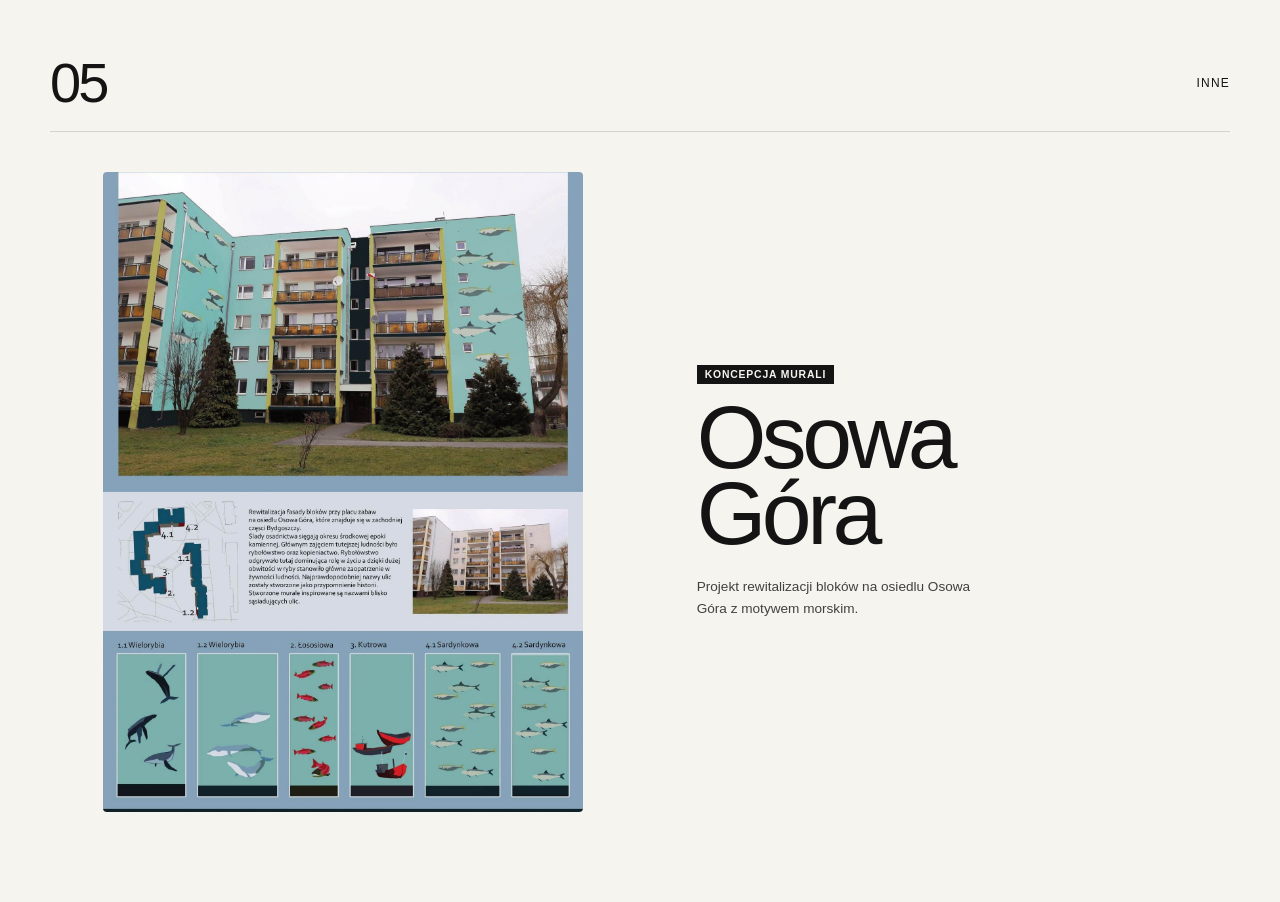
==== test.html @ b11ea392 "Testing project layout" ====
<!DOCTYPE html>
<html lang="pl">
<head>
    <meta charset="UTF-8">
    <meta name="viewport" content="width=device-width, initial-scale=1.0">
    <title>Osowa Góra — Galeria</title>
    <link rel="stylesheet" href="test.css">
    
    <!-- Load GSAP Core + Flip Plugin -->
    <script src="https://cdnjs.cloudflare.com/ajax/libs/gsap/3.12.5/gsap.min.js"></script>
    <script src="https://cdnjs.cloudflare.com/ajax/libs/gsap/3.12.5/Flip.min.js"></script>
</head>
<body>

    <!-- Main Project Section -->
    <section class="project-section" id="project-05">
        <div class="project-header">
            <span class="project-number">05</span>
            <span class="project-category">INNE</span>
        </div>

        <div class="project-content">
            <!-- Clickable Trigger Image -->
            <div class="project-image-container" data-gallery-trigger tabindex="0" role="button" aria-label="Otwórz galerię projektu">
                <div class="project-image-inner" data-flip-id="main-photo">
                    <img src="/images/osowa_panel.jpg" alt="Koncepcja murali przy placu zabaw">
                </div>
                <div class="image-hint">
                    <span class="hint-dot"></span>
                    <span>Kliknij, aby zobaczyć więcej</span>
                </div>
            </div>

            <!-- Project Meta Info -->
            <div class="project-info">
                <div class="project-title-group">
                    <span class="black-label">KONCEPCJA MURALI</span>
                    <h2>Osowa<br>Góra</h2>
                </div>
                <p class="project-short-desc">
                    Projekt rewitalizacji bloków na osiedlu Osowa Góra z motywem morskim.
                </p>
            </div>
        </div>
    </section>

    <!-- Fullscreen Gallery Overlay -->
    <div class="gallery-overlay" data-gallery-overlay aria-hidden="true">
        <!-- Close Button -->
        <button class="gallery-close" data-gallery-close aria-label="Zamknij galerię">
            ZAMKNIJ ✕
        </button>

        <div class="gallery-wrapper">
            <!-- Left Column: Enlarged Main Photo + Carousel -->
            <div class="gallery-visuals">
                <div class="hero-target-slot" data-hero-slot></div>

                <div class="carousel-container">
                    <div class="carousel-track" data-carousel-track>
                        <!-- Injected dynamically via JS -->
                    </div>
                </div>
            </div>

            <!-- Right Column: Project Description -->
            <div class="gallery-details" data-gallery-details>
                <span class="black-label">KONCEPCJA MURALI</span>
                <h3>Osowa Góra</h3>
                <div class="gallery-text-body">
                    <p>
                        Osiedle Osowa Góra zyskuje nową tożsamość wizualną: seria murali
                        inspirowanych motywem morskim, zaprojektowanych z myślą o
                        ścianach szczytowych bloków i przestrzeni wokół placu zabaw.
                    </p>
                    <p>
                        Paleta kolorów nawiązuje do wody i piasku, a kompozycje skalują
                        się od dużych form widocznych z daleka po detale odkrywane
                        z bliska — tak, by mural żył razem z mieszkańcami przez cały rok.
                    </p>
                    <p>
                        Projekt obejmuje koncepcję, dobór technologii malarskich
                        odpornych na warunki atmosferyczne oraz plan wdrożenia
                        etapowego, dopasowany do harmonogramu prac osiedlowych.
                    </p>
                </div>
            </div>
        </div>
    </div>

    <!-- Lightbox Modal for Enlarge View -->
    <div class="lightbox" data-lightbox aria-hidden="true">
        <button class="lightbox-close" data-lightbox-close aria-label="Zamknij">✕</button>
        <div class="lightbox-content">
            <img data-lightbox-img src="" alt="">
            <p class="lightbox-caption" data-lightbox-caption></p>
        </div>
    </div>

    <script src="test.js"></script>
</body>
</html>
---- test.css ----
/* =========================================================
   TOKENS & RESET
========================================================= */
:root {
    --bg-paper: #f6f4ef;
    --ink-dark: #141414;
    --accent-blue: #3d5a73;
    --overlay-bg: rgba(10, 10, 10, 0.92);
    --font-main: "Helvetica Neue", Arial, sans-serif;
    --padding-global: clamp(20px, 4vw, 50px);
}

* {
    box-sizing: border-box;
    margin: 0;
    padding: 0;
}

body {
    background-color: var(--bg-paper);
    color: var(--ink-dark);
    font-family: var(--font-main);
    -webkit-font-smoothing: antialiased;
    overflow-x: hidden;
}

/* =========================================================
   MAIN SECTION
========================================================= */
.project-section {
    position: relative;
    min-height: 100vh;
    padding: var(--padding-global);
    display: flex;
    flex-direction: column;
    justify-content: space-between;
}

.project-header {
    display: flex;
    justify-content: space-between;
    align-items: center;
    border-bottom: 1px solid rgba(20, 20, 20, 0.15);
    padding-bottom: 16px;
}

.project-number {
    font-size: 3.5rem;
    font-weight: 300;
    letter-spacing: -0.05em;
}

.project-category {
    font-size: 0.75rem;
    letter-spacing: 0.1em;
    text-transform: uppercase;
}

.project-content {
    display: grid;
    grid-template-columns: 1fr;
    gap: 40px;
    margin: 40px 0;
}

@media (min-width: 900px) {
    .project-content {
        grid-template-columns: 1.1fr 1fr;
        align-items: center;
        gap: 60px;
    }
}



.project-image-container {
    position: relative;
    width: 100%;
    max-width: 480px;
    aspect-ratio: 3 / 4;
    cursor: pointer;
    justify-self: center;
}

.project-image-inner {
    width: 100%;
    height: 100%;
    border-radius: 4px;
    overflow: hidden;
    background: var(--accent-blue);
    display: flex;
    align-items: center;
    justify-content: center;
}

.project-image-inner img {
    width: 100%;
    height: 100%;
    object-fit: cover;
    display: block;
    transition: transform 0.6s cubic-bezier(0.16, 1, 0.3, 1);
}

.project-image-container:hover .project-image-inner img {
    transform: scale(1.04);
}

.image-hint {
    position: absolute;
    bottom: 20px;
    left: 20px;
    display: flex;
    align-items: center;
    gap: 8px;
    background: var(--bg-paper);
    color: var(--ink-dark);
    padding: 8px 14px;
    font-size: 0.75rem;
    border-radius: 2px;
    box-shadow: 0 4px 12px rgba(0, 0, 0, 0.1);
    opacity: 0;
    transform: translateY(8px);
    transition: opacity 0.3s ease, transform 0.3s ease;
    pointer-events: none;
}

.hint-dot {
    width: 6px;
    height: 6px;
    border-radius: 50%;
    background: var(--ink-dark);
}

.project-image-container:hover .image-hint {
    opacity: 1;
    transform: translateY(0);
}

.black-label {
    display: inline-block;
    background: var(--ink-dark);
    color: var(--bg-paper);
    font-size: 0.65rem;
    letter-spacing: 0.08em;
    padding: 4px 8px;
    text-transform: uppercase;
    font-weight: 600;
}

.project-title-group h2 {
    font-size: clamp(3rem, 7vw, 6.5rem);
    font-weight: 300;
    line-height: 0.85;
    letter-spacing: -0.05em;
    margin-top: 15px;
}

.project-short-desc {
    margin-top: 25px;
    max-width: 300px;
    font-size: 0.85rem;
    line-height: 1.6;
    color: rgba(20, 20, 20, 0.8);
}

/* =========================================================
   OVERLAY GALLERY
========================================================= */
.gallery-overlay {
    position: fixed;
    inset: 0;
    z-index: 100;
    background: var(--overlay-bg);
    color: #ffffff;
    display: flex;
    justify-content: center;
    align-items: center;
    padding: var(--padding-global);
    visibility: hidden;
    opacity: 0;
    backdrop-filter: blur(8px);
}

.gallery-close {
    position: absolute;
    top: 25px;
    right: var(--padding-global);
    background: transparent;
    border: none;
    color: #ffffff;
    font-size: 0.85rem;
    letter-spacing: 0.08em;
    cursor: pointer;
    z-index: 110;
    padding: 10px;
    transition: opacity 0.2s;
}

.gallery-close:hover {
    opacity: 0.7;
}

.gallery-wrapper {
    display: grid;
    grid-template-columns: 1fr;
    gap: 30px;
    width: 100%;
    max-width: 1200px;
    max-height: 88vh;
    overflow-y: auto;
    pointer-events: auto; /* allows click propagation to overlay backdrop */
}

@media (min-width: 960px) {
    .gallery-wrapper {
        grid-template-columns: 1.1fr 0.9fr;
        align-items: center;
        overflow-y: visible;
    }
}

.gallery-visuals {
    display: flex;
    flex-direction: column;
    gap: 20px;
    width: 100%;
    min-width: 0; /* fixes flexbox/grid layout constraints */
}

.hero-target-slot {
    width: 100%;
    max-height: 55vh; /* Prevents overflow while keeping native aspect ratio */
    display: flex;
    align-items: center;
    justify-content: center;
    border-radius: 4px;
    overflow: hidden;
}

/* Adjust inner photo wrapper inside the overview slot */
.hero-target-slot .project-image-inner {
    width: auto;
    height: auto;
    max-width: 100%;
    max-height: 55vh;
    background: transparent;
}

/* Switches from crop/cover to contain native proportions */
.hero-target-slot img {
    width: auto;
    height: auto;
    max-width: 100%;
    max-height: 55vh;
    object-fit: contain; /* Keeps original picture proportions intact */
    border-radius: 4px;
}

/* Horizontal Carousel Strip */
.carousel-container {
    width: 100%;
    overflow-x: auto;
    padding-bottom: 8px;
    scrollbar-width: thin;
    scrollbar-color: rgba(255, 255, 255, 0.3) transparent;
}

.carousel-track {
    display: flex;
    gap: 14px;
    width: max-content;
}

.carousel-card {
    width: 110px;
    height: 140px;
    flex-shrink: 0;
    border-radius: 4px;
    overflow: hidden;
    cursor: pointer;
    position: relative;
    border: 1px solid rgba(255, 255, 255, 0.15);
    transition: transform 0.25s ease, border-color 0.25s ease;
}

.carousel-card:hover {
    transform: translateY(-4px);
    border-color: rgba(255, 255, 255, 0.6);
}

.carousel-card img {
    width: 100%;
    height: 100%;
    object-fit: cover;
    pointer-events: none;
}

/* Side Description Box */
.gallery-details {
    display: flex;
    flex-direction: column;
    gap: 16px;
}

.gallery-details .black-label {
    background: #ffffff;
    color: var(--ink-dark);
}

.gallery-details h3 {
    font-size: 2.2rem;
    font-weight: 300;
    line-height: 1;
}

.gallery-text-body p {
    font-size: 0.85rem;
    line-height: 1.65;
    color: rgba(255, 255, 255, 0.75);
    margin-bottom: 12px;
}

/* =========================================================
   LIGHTBOX VIEW
========================================================= */
.lightbox {
    position: fixed;
    inset: 0;
    z-index: 200;
    background: rgba(0, 0, 0, 0.94);
    display: flex;
    align-items: center;
    justify-content: center;
    opacity: 0;
    pointer-events: none;
    transition: opacity 0.3s ease;
    padding: 20px;
}

.lightbox.is-active {
    opacity: 1;
    pointer-events: auto;
}

.lightbox-close {
    position: absolute;
    top: 20px;
    right: 25px;
    background: none;
    border: none;
    color: #ffffff;
    font-size: 1.8rem;
    cursor: pointer;
    z-index: 210;
}

.lightbox-content {
    max-width: 90vw;
    max-height: 85vh;
    display: flex;
    flex-direction: column;
    align-items: center;
}

.lightbox-content img {
    max-width: 100%;
    max-height: 75vh;
    object-fit: contain;
    border-radius: 4px;
    box-shadow: 0 10px 30px rgba(0, 0, 0, 0.5);
}

.lightbox-caption {
    color: rgba(255, 255, 255, 0.8);
    font-size: 0.85rem;
    margin-top: 15px;
    text-align: center;
}
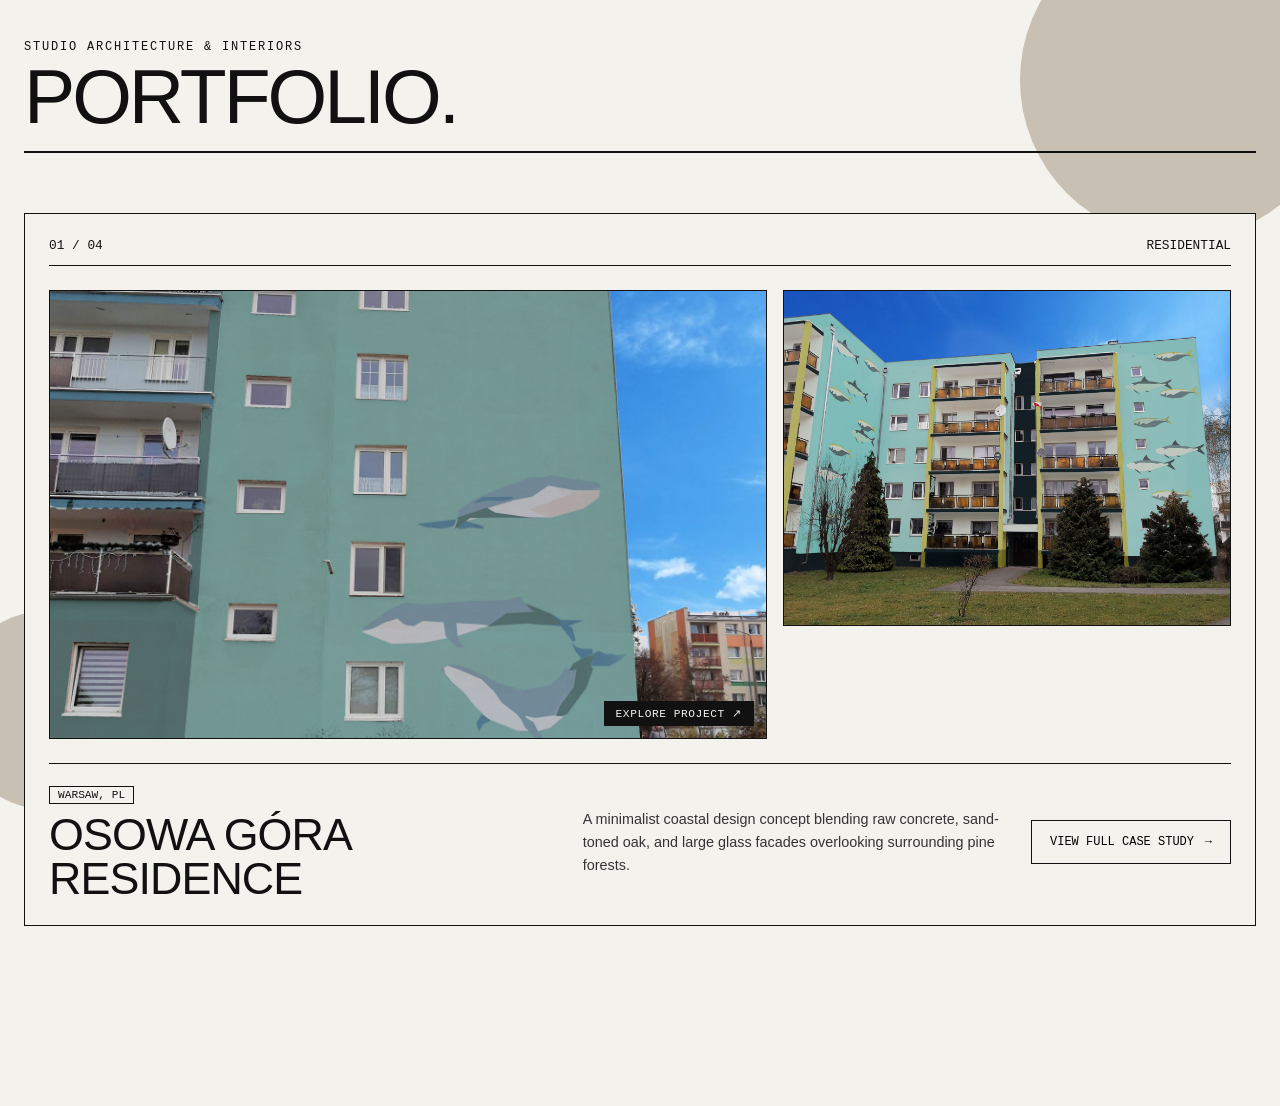
==== commit 2099ce0c: "WIP rewriting" ====
--- a/test.html
+++ b/test.html
@@ -1,99 +1,129 @@
 <!DOCTYPE html>
-<html lang="pl">
+<html lang="en">
 <head>
     <meta charset="UTF-8">
     <meta name="viewport" content="width=device-width, initial-scale=1.0">
-    <title>Osowa Góra — Galeria</title>
+    <title>Minimal Interior Design Portfolio</title>
     <link rel="stylesheet" href="test.css">
-    
-    <!-- Load GSAP Core + Flip Plugin -->
+
+    <!-- GSAP Core & FLIP Plugin (CDN) -->
     <script src="https://cdnjs.cloudflare.com/ajax/libs/gsap/3.12.5/gsap.min.js"></script>
     <script src="https://cdnjs.cloudflare.com/ajax/libs/gsap/3.12.5/Flip.min.js"></script>
 </head>
 <body>
 
-    <!-- Main Project Section -->
-    <section class="project-section" id="project-05">
-        <div class="project-header">
-            <span class="project-number">05</span>
-            <span class="project-category">INNE</span>
-        </div>
+    <!-- Background Decorative Elements -->
+    <div class="bg-ball bg-ball-1"></div>
+    <div class="bg-ball bg-ball-2"></div>
 
-        <div class="project-content">
-            <!-- Clickable Trigger Image -->
-            <div class="project-image-container" data-gallery-trigger tabindex="0" role="button" aria-label="Otwórz galerię projektu">
-                <div class="project-image-inner" data-flip-id="main-photo">
-                    <img src="/images/osowa_panel.jpg" alt="Koncepcja murali przy placu zabaw">
-                </div>
-                <div class="image-hint">
-                    <span class="hint-dot"></span>
-                    <span>Kliknij, aby zobaczyć więcej</span>
-                </div>
+    <main class="portfolio-container">
+        <!-- Site Header -->
+        <header class="site-header">
+            <span class="brand-tag">STUDIO ARCHITECTURE & INTERIORS</span>
+            <h1 class="brand-title">PORTFOLIO.</h1>
+        </header>
+
+        <!-- PROJECT ITEM 01 -->
+        <article class="project-card" data-project-id="project-01">
+            <div class="project-meta">
+                <span class="project-num">01 / 04</span>
+                <span class="project-type">RESIDENTIAL</span>
             </div>
 
-            <!-- Project Meta Info -->
-            <div class="project-info">
-                <div class="project-title-group">
-                    <span class="black-label">KONCEPCJA MURALI</span>
-                    <h2>Osowa<br>Góra</h2>
+            <!-- Double Image Showcase Layout -->
+            <div class="project-media-grid">
+                <div class="media-box hero-box" data-gallery-trigger>
+                    <div class="image-wrapper" data-flip-id="p1-hero">
+                        <img src="/images/2 muralowe zdjęcie widoczek bloczek ostateczne.jpg" 
+                             alt="Villa Osowa Góra Living Area" loading="lazy">
+                    </div>
+                    <div class="sketch-tag"><span>EXPLORE PROJECT ↗</span></div>
                 </div>
-                <p class="project-short-desc">
-                    Projekt rewitalizacji bloków na osiedlu Osowa Góra z motywem morskim.
-                </p>
-            </div>
-        </div>
-    </section>
 
-    <!-- Fullscreen Gallery Overlay -->
-    <div class="gallery-overlay" data-gallery-overlay aria-hidden="true">
-        <!-- Close Button -->
-        <button class="gallery-close" data-gallery-close aria-label="Zamknij galerię">
-            ZAMKNIJ ✕
-        </button>
-
-        <div class="gallery-wrapper">
-            <!-- Left Column: Enlarged Main Photo + Carousel -->
-            <div class="gallery-visuals">
-                <div class="hero-target-slot" data-hero-slot></div>
-
-                <div class="carousel-container">
-                    <div class="carousel-track" data-carousel-track>
-                        <!-- Injected dynamically via JS -->
+                <div class="media-box secondary-box" data-gallery-trigger>
+                    <div class="image-wrapper">
+                        <img src="/images/1 muralowe zdjęcie widoczek bloczek.1.1.1111111111 ostateczne.jpg" 
+                             alt="Villa Osowa Góra Dining Details" loading="lazy">
                     </div>
                 </div>
             </div>
 
-            <!-- Right Column: Project Description -->
-            <div class="gallery-details" data-gallery-details>
-                <span class="black-label">KONCEPCJA MURALI</span>
-                <h3>Osowa Góra</h3>
-                <div class="gallery-text-body">
+            <!-- Title & Short Summary -->
+            <div class="project-body">
+                <div class="title-wrap">
+                    <span class="sketch-badge">WARSAW, PL</span>
+                    <h2 class="project-title">OSOWA GÓRA RESIDENCE</h2>
+                </div>
+                <p class="project-summary">
+                    A minimalist coastal design concept blending raw concrete, sand-toned oak, and large glass facades overlooking surrounding pine forests.
+                </p>
+                <button class="btn-open-project" data-gallery-trigger>
+                    <span>VIEW FULL CASE STUDY</span>
+                    <i class="arrow-icon">→</i>
+                </button>
+            </div>
+        </article>
+    </main>
+
+    <!-- FULLSCREEN PROJECT MODAL OVERLAY -->
+    <div class="modal-overlay" id="project-modal" aria-hidden="true">
+        <button class="modal-close-btn" id="modal-close" aria-label="Close Project Overview">
+            <span>CLOSE</span> [ ✕ ]
+        </button>
+
+        <div class="modal-container">
+            <!-- Left Side: Hero Image + Image Gallery -->
+            <div class="modal-gallery-side">
+                <div class="modal-hero-target" id="hero-target-slot">
+                    <!-- Hero image dynamically morphs here via GSAP Flip -->
+                </div>
+
+                <div class="gallery-section">
+                    <div class="section-title">PROJECT GALLERY [ CLICK TO ENLARGE ]</div>
+                    <div class="gallery-grid" id="modal-gallery-grid">
+                        <!-- Dynamic project images injected by JS -->
+                    </div>
+                </div>
+            </div>
+
+            <!-- Right Side: Expanded Description & Technical Data -->
+            <div class="modal-info-side">
+                <span class="sketch-badge" id="modal-location">WARSAW, PL</span>
+                <h2 id="modal-title" class="modal-project-title">OSOWA GÓRA RESIDENCE</h2>
+
+                <div class="tech-specs">
+                    <div class="spec-item">
+                        <span class="spec-label">AREA</span>
+                        <span class="spec-val">340 m²</span>
+                    </div>
+                    <div class="spec-item">
+                        <span class="spec-label">YEAR</span>
+                        <span class="spec-val">2026</span>
+                    </div>
+                    <div class="spec-item">
+                        <span class="spec-label">SCOPE</span>
+                        <span class="spec-val">Full Interior & Furniture Design</span>
+                    </div>
+                </div>
+
+                <div class="modal-text-content">
                     <p>
-                        Osiedle Osowa Góra zyskuje nową tożsamość wizualną: seria murali
-                        inspirowanych motywem morskim, zaprojektowanych z myślą o
-                        ścianach szczytowych bloków i przestrzeni wokół placu zabaw.
+                        The Osowa Góra residence explores the juxtaposition between austere modernism and warm tactile naturalism. Built around an open central living hub, the interior allows light to play against hand-troweled lime plaster walls and matte black steel joinery.
                     </p>
                     <p>
-                        Paleta kolorów nawiązuje do wody i piasku, a kompozycje skalują
-                        się od dużych form widocznych z daleka po detale odkrywane
-                        z bliska — tak, by mural żył razem z mieszkańcami przez cały rok.
-                    </p>
-                    <p>
-                        Projekt obejmuje koncepcję, dobór technologii malarskich
-                        odpornych na warunki atmosferyczne oraz plan wdrożenia
-                        etapowego, dopasowany do harmonogramu prac osiedlowych.
+                        Custom furniture pieces were fabricated specifically for this project, including the solid travertine kitchen island and recessed oak cabinetry with brushed bronze handles.
                     </p>
                 </div>
             </div>
         </div>
     </div>
 
-    <!-- Lightbox Modal for Enlarge View -->
-    <div class="lightbox" data-lightbox aria-hidden="true">
-        <button class="lightbox-close" data-lightbox-close aria-label="Zamknij">✕</button>
+    <!-- LIGHTBOX MODAL FOR ENLARGING ANY GALLERY PHOTO -->
+    <div class="lightbox-overlay" id="lightbox" aria-hidden="true">
+        <button class="lightbox-close-btn" id="lightbox-close" aria-label="Close Fullscreen View">✕</button>
         <div class="lightbox-content">
-            <img data-lightbox-img src="" alt="">
-            <p class="lightbox-caption" data-lightbox-caption></p>
+            <img id="lightbox-img" src="" alt="Enlarged interior view">
+            <p id="lightbox-caption" class="lightbox-caption"></p>
         </div>
     </div>
 
--- a/test.css
+++ b/test.css
@@ -1,13 +1,16 @@
 /* =========================================================
-   TOKENS & RESET
+   STYLE SHEET: test.css
+   Aesthetic: Minimalist, Architectural, Sharp Edges, High Contrast
 ========================================================= */
+
 :root {
-    --bg-paper: #f6f4ef;
-    --ink-dark: #141414;
-    --accent-blue: #3d5a73;
-    --overlay-bg: rgba(10, 10, 10, 0.92);
-    --font-main: "Helvetica Neue", Arial, sans-serif;
-    --padding-global: clamp(20px, 4vw, 50px);
+    --bg-paper: #f4f2ed;
+    --ink-black: #111111;
+    --line-color: #111111;
+    --accent-gray: #777777;
+    --ball-color: #d1cbc1;
+    --font-sans: "Helvetica Neue", Arial, sans-serif;
+    --font-mono: "Courier New", Courier, monospace;
 }
 
 * {
@@ -18,82 +21,135 @@
 
 body {
     background-color: var(--bg-paper);
-    color: var(--ink-dark);
-    font-family: var(--font-main);
+    color: var(--ink-black);
+    font-family: var(--font-sans);
     -webkit-font-smoothing: antialiased;
     overflow-x: hidden;
-}
-
-/* =========================================================
-   MAIN SECTION
-========================================================= */
-.project-section {
     position: relative;
     min-height: 100vh;
-    padding: var(--padding-global);
-    display: flex;
-    flex-direction: column;
+}
+
+/* Background Balls (Sketch & Contrast Accents) */
+.bg-ball {
+    position: fixed;
+    border-radius: 50%;
+    background: var(--ball-color);
+    mix-blend-mode: multiply;
+    pointer-events: none;
+    z-index: 0;
+}
+
+.bg-ball-1 {
+    width: 320px;
+    height: 320px;
+    top: -80px;
+    right: -60px;
+}
+
+.bg-ball-2 {
+    width: 200px;
+    height: 200px;
+    bottom: 10%;
+    left: -50px;
+}
+
+/* Main Container */
+.portfolio-container {
+    position: relative;
+    z-index: 1;
+    max-width: 1300px;
+    margin: 0 auto;
+    padding: 40px 24px 100px;
+}
+
+/* Site Header */
+.site-header {
+    border-bottom: 2px solid var(--line-color);
+    padding-bottom: 20px;
+    margin-bottom: 60px;
+}
+
+.brand-tag {
+    font-family: var(--font-mono);
+    font-size: 0.75rem;
+    letter-spacing: 0.15em;
+    display: block;
+    margin-bottom: 8px;
+}
+
+.brand-title {
+    font-size: clamp(2.5rem, 6vw, 5rem);
+    font-weight: 300;
+    letter-spacing: -0.04em;
+    line-height: 0.9;
+}
+
+/* =========================================================
+   PROJECT CARD LAYOUT
+========================================================= */
+.project-card {
+    border: 1px solid var(--line-color);
+    background: var(--bg-paper);
+    padding: 24px;
+    margin-bottom: 80px;
+}
+
+.project-meta {
+    display: flex;
     justify-content: space-between;
-}
-
-.project-header {
-    display: flex;
-    justify-content: space-between;
-    align-items: center;
-    border-bottom: 1px solid rgba(20, 20, 20, 0.15);
-    padding-bottom: 16px;
-}
-
-.project-number {
-    font-size: 3.5rem;
-    font-weight: 300;
-    letter-spacing: -0.05em;
-}
-
-.project-category {
-    font-size: 0.75rem;
-    letter-spacing: 0.1em;
-    text-transform: uppercase;
-}
-
-.project-content {
+    font-family: var(--font-mono);
+    font-size: 0.8rem;
+    border-bottom: 1px solid var(--line-color);
+    padding-bottom: 12px;
+    margin-bottom: 24px;
+}
+
+/* Multi-photo showcase grid */
+.project-media-grid {
     display: grid;
     grid-template-columns: 1fr;
-    gap: 40px;
-    margin: 40px 0;
-}
-
-@media (min-width: 900px) {
-    .project-content {
-        grid-template-columns: 1.1fr 1fr;
-        align-items: center;
-        gap: 60px;
+    gap: 16px;
+    margin-bottom: 24px;
+}
+
+@media (min-width: 768px) {
+    .project-media-grid {
+        grid-template-columns: 1.6fr 1fr;
     }
 }
 
-
-
-.project-image-container {
+.media-box {
     position: relative;
-    width: 100%;
-    max-width: 480px;
-    aspect-ratio: 3 / 4;
+    border: 1px solid var(--line-color);
+    background: #e2ded5;
+    overflow: hidden;
     cursor: pointer;
-    justify-self: center;
-}
-
-.project-image-inner {
+}
+
+/* Maintain flexible aspect ratios while supporting any image shape */
+.hero-box {
+    aspect-ratio: 16 / 10;
+}
+
+.secondary-box {
+    aspect-ratio: 4 / 3;
+}
+
+@media (max-width: 767px) {
+    .secondary-box {
+        display: none; /* Optimized single featured view for mobile */
+    }
+}
+
+.image-wrapper {
     width: 100%;
     height: 100%;
-    border-radius: 4px;
-    overflow: hidden;
-    background: var(--accent-blue);
     display: flex;
     align-items: center;
     justify-content: center;
 }
 
-.project-image-inner img {
+.image-wrapper img {
     width: 100%;
     height: 100%;
     object-fit: cover;
@@ -101,262 +157,267 @@
     transition: transform 0.6s cubic-bezier(0.16, 1, 0.3, 1);
 }
 
-.project-image-container:hover .project-image-inner img {
-    transform: scale(1.04);
-}
-
-.image-hint {
+.media-box:hover .image-wrapper img {
+    transform: scale(1.03);
+}
+
+.sketch-tag {
     position: absolute;
-    bottom: 20px;
-    left: 20px;
+    bottom: 12px;
+    right: 12px;
+    background: var(--ink-black);
+    color: var(--bg-paper);
+    font-family: var(--font-mono);
+    font-size: 0.7rem;
+    padding: 6px 12px;
+    letter-spacing: 0.05em;
+}
+
+/* Card Body */
+.project-body {
+    display: grid;
+    grid-template-columns: 1fr;
+    gap: 20px;
+    border-top: 1px solid var(--line-color);
+    padding-top: 20px;
+}
+
+@media (min-width: 900px) {
+    .project-body {
+        grid-template-columns: 1.2fr 1fr 200px;
+        align-items: center;
+    }
+}
+
+.sketch-badge {
+    display: inline-block;
+    font-family: var(--font-mono);
+    font-size: 0.7rem;
+    border: 1px solid var(--line-color);
+    padding: 2px 8px;
+    margin-bottom: 8px;
+}
+
+.project-title {
+    font-size: clamp(1.8rem, 3.5vw, 2.8rem);
+    font-weight: 300;
+    line-height: 1;
+    letter-spacing: -0.02em;
+}
+
+.project-summary {
+    font-size: 0.9rem;
+    line-height: 1.6;
+    color: #333333;
+}
+
+.btn-open-project {
+    background: transparent;
+    border: 1px solid var(--line-color);
+    padding: 14px 18px;
+    font-family: var(--font-mono);
+    font-size: 0.75rem;
+    cursor: pointer;
     display: flex;
     align-items: center;
-    gap: 8px;
-    background: var(--bg-paper);
-    color: var(--ink-dark);
-    padding: 8px 14px;
-    font-size: 0.75rem;
-    border-radius: 2px;
-    box-shadow: 0 4px 12px rgba(0, 0, 0, 0.1);
-    opacity: 0;
-    transform: translateY(8px);
-    transition: opacity 0.3s ease, transform 0.3s ease;
-    pointer-events: none;
-}
-
-.hint-dot {
-    width: 6px;
-    height: 6px;
-    border-radius: 50%;
-    background: var(--ink-dark);
-}
-
-.project-image-container:hover .image-hint {
-    opacity: 1;
-    transform: translateY(0);
-}
-
-.black-label {
-    display: inline-block;
-    background: var(--ink-dark);
+    justify-content: space-between;
+    transition: background 0.2s, color 0.2s;
+}
+
+.btn-open-project:hover {
+    background: var(--ink-black);
     color: var(--bg-paper);
-    font-size: 0.65rem;
-    letter-spacing: 0.08em;
-    padding: 4px 8px;
-    text-transform: uppercase;
-    font-weight: 600;
-}
-
-.project-title-group h2 {
-    font-size: clamp(3rem, 7vw, 6.5rem);
-    font-weight: 300;
-    line-height: 0.85;
-    letter-spacing: -0.05em;
-    margin-top: 15px;
-}
-
-.project-short-desc {
-    margin-top: 25px;
-    max-width: 300px;
-    font-size: 0.85rem;
-    line-height: 1.6;
-    color: rgba(20, 20, 20, 0.8);
 }
 
 /* =========================================================
-   OVERLAY GALLERY
+   FULLSCREEN MODAL OVERLAY
 ========================================================= */
-.gallery-overlay {
+.modal-overlay {
     position: fixed;
     inset: 0;
     z-index: 100;
-    background: var(--overlay-bg);
-    color: #ffffff;
-    display: flex;
-    justify-content: center;
-    align-items: center;
-    padding: var(--padding-global);
+    background: rgba(244, 242, 237, 0.97);
+    backdrop-filter: blur(6px);
+    overflow-y: auto;
+    padding: 30px 20px;
     visibility: hidden;
     opacity: 0;
-    backdrop-filter: blur(8px);
-}
-
-.gallery-close {
+}
+
+.modal-close-btn {
+    position: fixed;
+    top: 24px;
+    right: 24px;
+    z-index: 110;
+    background: var(--ink-black);
+    color: var(--bg-paper);
+    border: none;
+    font-family: var(--font-mono);
+    font-size: 0.8rem;
+    padding: 12px 18px;
+    cursor: pointer;
+}
+
+.modal-container {
+    max-width: 1400px;
+    margin: 60px auto 0;
+    display: grid;
+    grid-template-columns: 1fr;
+    gap: 40px;
+}
+
+@media (min-width: 960px) {
+    .modal-container {
+        grid-template-columns: 1.2fr 0.8fr;
+        align-items: start;
+    }
+}
+
+/* Hero slot where main image morphs into */
+.modal-hero-target {
+    width: 100%;
+    max-height: 65vh;
+    border: 1px solid var(--line-color);
+    background: #e2ded5;
+    overflow: hidden;
+    display: flex;
+    align-items: center;
+    justify-content: center;
+}
+
+/* Handles ANY image orientation (portrait, landscape, square) natively */
+.modal-hero-target img {
+    width: 100%;
+    height: 100%;
+    max-height: 65vh;
+    object-fit: contain; /* Prevents awkward cropping in expanded view */
+}
+
+/* Gallery Section inside Modal */
+.gallery-section {
+    margin-top: 40px;
+}
+
+.section-title {
+    font-family: var(--font-mono);
+    font-size: 0.75rem;
+    letter-spacing: 0.1em;
+    border-bottom: 1px solid var(--line-color);
+    padding-bottom: 8px;
+    margin-bottom: 20px;
+}
+
+.gallery-grid {
+    display: grid;
+    grid-template-columns: repeat(auto-fill, minmax(130px, 1fr));
+    gap: 12px;
+}
+
+.gallery-card {
+    aspect-ratio: 1 / 1;
+    border: 1px solid var(--line-color);
+    overflow: hidden;
+    cursor: pointer;
+    background: #e2ded5;
+    position: relative;
+}
+
+.gallery-card img {
+    width: 100%;
+    height: 100%;
+    object-fit: cover;
+    transition: transform 0.3s ease;
+}
+
+.gallery-card:hover img {
+    transform: scale(1.08);
+}
+
+/* Right Column Specs & Description */
+.modal-info-side {
+    border-left: 1px solid var(--line-color);
+    padding-left: 0px;
+}
+
+@media (min-width: 960px) {
+    .modal-info-side {
+        padding-left: 40px;
+        position: sticky;
+        top: 100px;
+    }
+}
+
+.modal-project-title {
+    font-size: clamp(2rem, 4vw, 3.5rem);
+    font-weight: 300;
+    line-height: 0.95;
+    margin: 12px 0 24px;
+}
+
+.tech-specs {
+    border-top: 1px solid var(--line-color);
+    border-bottom: 1px solid var(--line-color);
+    padding: 16px 0;
+    margin-bottom: 24px;
+    display: flex;
+    flex-direction: column;
+    gap: 12px;
+}
+
+.spec-item {
+    display: flex;
+    justify-content: space-between;
+    font-family: var(--font-mono);
+    font-size: 0.8rem;
+}
+
+.spec-label {
+    color: var(--accent-gray);
+}
+
+.modal-text-content p {
+    font-size: 0.95rem;
+    line-height: 1.7;
+    margin-bottom: 16px;
+    color: #222222;
+}
+
+/* =========================================================
+   LIGHTBOX FULLSCREEN VIEW
+========================================================= */
+.lightbox-overlay {
+    position: fixed;
+    inset: 0;
+    z-index: 200;
+    background: rgba(10, 10, 10, 0.96);
+    display: flex;
+    align-items: center;
+    justify-content: center;
+    padding: 20px;
+    visibility: hidden;
+    opacity: 0;
+    transition: opacity 0.3s ease, visibility 0.3s ease;
+}
+
+.lightbox-overlay.is-active {
+    visibility: visible;
+    opacity: 1;
+}
+
+.lightbox-close-btn {
     position: absolute;
-    top: 25px;
-    right: var(--padding-global);
+    top: 24px;
+    right: 24px;
     background: transparent;
     border: none;
     color: #ffffff;
-    font-size: 0.85rem;
-    letter-spacing: 0.08em;
+    font-size: 2rem;
     cursor: pointer;
-    z-index: 110;
-    padding: 10px;
-    transition: opacity 0.2s;
-}
-
-.gallery-close:hover {
-    opacity: 0.7;
-}
-
-.gallery-wrapper {
-    display: grid;
-    grid-template-columns: 1fr;
-    gap: 30px;
-    width: 100%;
-    max-width: 1200px;
+}
+
+.lightbox-content {
+    max-width: 92vw;
     max-height: 88vh;
-    overflow-y: auto;
-    pointer-events: auto; /* allows click propagation to overlay backdrop */
-}
-
-@media (min-width: 960px) {
-    .gallery-wrapper {
-        grid-template-columns: 1.1fr 0.9fr;
-        align-items: center;
-        overflow-y: visible;
-    }
-}
-
-.gallery-visuals {
-    display: flex;
-    flex-direction: column;
-    gap: 20px;
-    width: 100%;
-    min-width: 0; /* fixes flexbox/grid layout constraints */
-}
-
-.hero-target-slot {
-    width: 100%;
-    max-height: 55vh; /* Prevents overflow while keeping native aspect ratio */
-    display: flex;
-    align-items: center;
-    justify-content: center;
-    border-radius: 4px;
-    overflow: hidden;
-}
-
-/* Adjust inner photo wrapper inside the overview slot */
-.hero-target-slot .project-image-inner {
-    width: auto;
-    height: auto;
-    max-width: 100%;
-    max-height: 55vh;
-    background: transparent;
-}
-
-/* Switches from crop/cover to contain native proportions */
-.hero-target-slot img {
-    width: auto;
-    height: auto;
-    max-width: 100%;
-    max-height: 55vh;
-    object-fit: contain; /* Keeps original picture proportions intact */
-    border-radius: 4px;
-}
-
-/* Horizontal Carousel Strip */
-.carousel-container {
-    width: 100%;
-    overflow-x: auto;
-    padding-bottom: 8px;
-    scrollbar-width: thin;
-    scrollbar-color: rgba(255, 255, 255, 0.3) transparent;
-}
-
-.carousel-track {
-    display: flex;
-    gap: 14px;
-    width: max-content;
-}
-
-.carousel-card {
-    width: 110px;
-    height: 140px;
-    flex-shrink: 0;
-    border-radius: 4px;
-    overflow: hidden;
-    cursor: pointer;
-    position: relative;
-    border: 1px solid rgba(255, 255, 255, 0.15);
-    transition: transform 0.25s ease, border-color 0.25s ease;
-}
-
-.carousel-card:hover {
-    transform: translateY(-4px);
-    border-color: rgba(255, 255, 255, 0.6);
-}
-
-.carousel-card img {
-    width: 100%;
-    height: 100%;
-    object-fit: cover;
-    pointer-events: none;
-}
-
-/* Side Description Box */
-.gallery-details {
-    display: flex;
-    flex-direction: column;
-    gap: 16px;
-}
-
-.gallery-details .black-label {
-    background: #ffffff;
-    color: var(--ink-dark);
-}
-
-.gallery-details h3 {
-    font-size: 2.2rem;
-    font-weight: 300;
-    line-height: 1;
-}
-
-.gallery-text-body p {
-    font-size: 0.85rem;
-    line-height: 1.65;
-    color: rgba(255, 255, 255, 0.75);
-    margin-bottom: 12px;
-}
-
-/* =========================================================
-   LIGHTBOX VIEW
-========================================================= */
-.lightbox {
-    position: fixed;
-    inset: 0;
-    z-index: 200;
-    background: rgba(0, 0, 0, 0.94);
-    display: flex;
-    align-items: center;
-    justify-content: center;
-    opacity: 0;
-    pointer-events: none;
-    transition: opacity 0.3s ease;
-    padding: 20px;
-}
-
-.lightbox.is-active {
-    opacity: 1;
-    pointer-events: auto;
-}
-
-.lightbox-close {
-    position: absolute;
-    top: 20px;
-    right: 25px;
-    background: none;
-    border: none;
-    color: #ffffff;
-    font-size: 1.8rem;
-    cursor: pointer;
-    z-index: 210;
-}
-
-.lightbox-content {
-    max-width: 90vw;
-    max-height: 85vh;
     display: flex;
     flex-direction: column;
     align-items: center;
@@ -364,15 +425,15 @@
 
 .lightbox-content img {
     max-width: 100%;
-    max-height: 75vh;
+    max-height: 80vh;
     object-fit: contain;
-    border-radius: 4px;
-    box-shadow: 0 10px 30px rgba(0, 0, 0, 0.5);
+    border: 1px solid rgba(255, 255, 255, 0.2);
 }
 
 .lightbox-caption {
-    color: rgba(255, 255, 255, 0.8);
-    font-size: 0.85rem;
-    margin-top: 15px;
+    color: rgba(255, 255, 255, 0.7);
+    font-family: var(--font-mono);
+    font-size: 0.8rem;
+    margin-top: 16px;
     text-align: center;
 }
